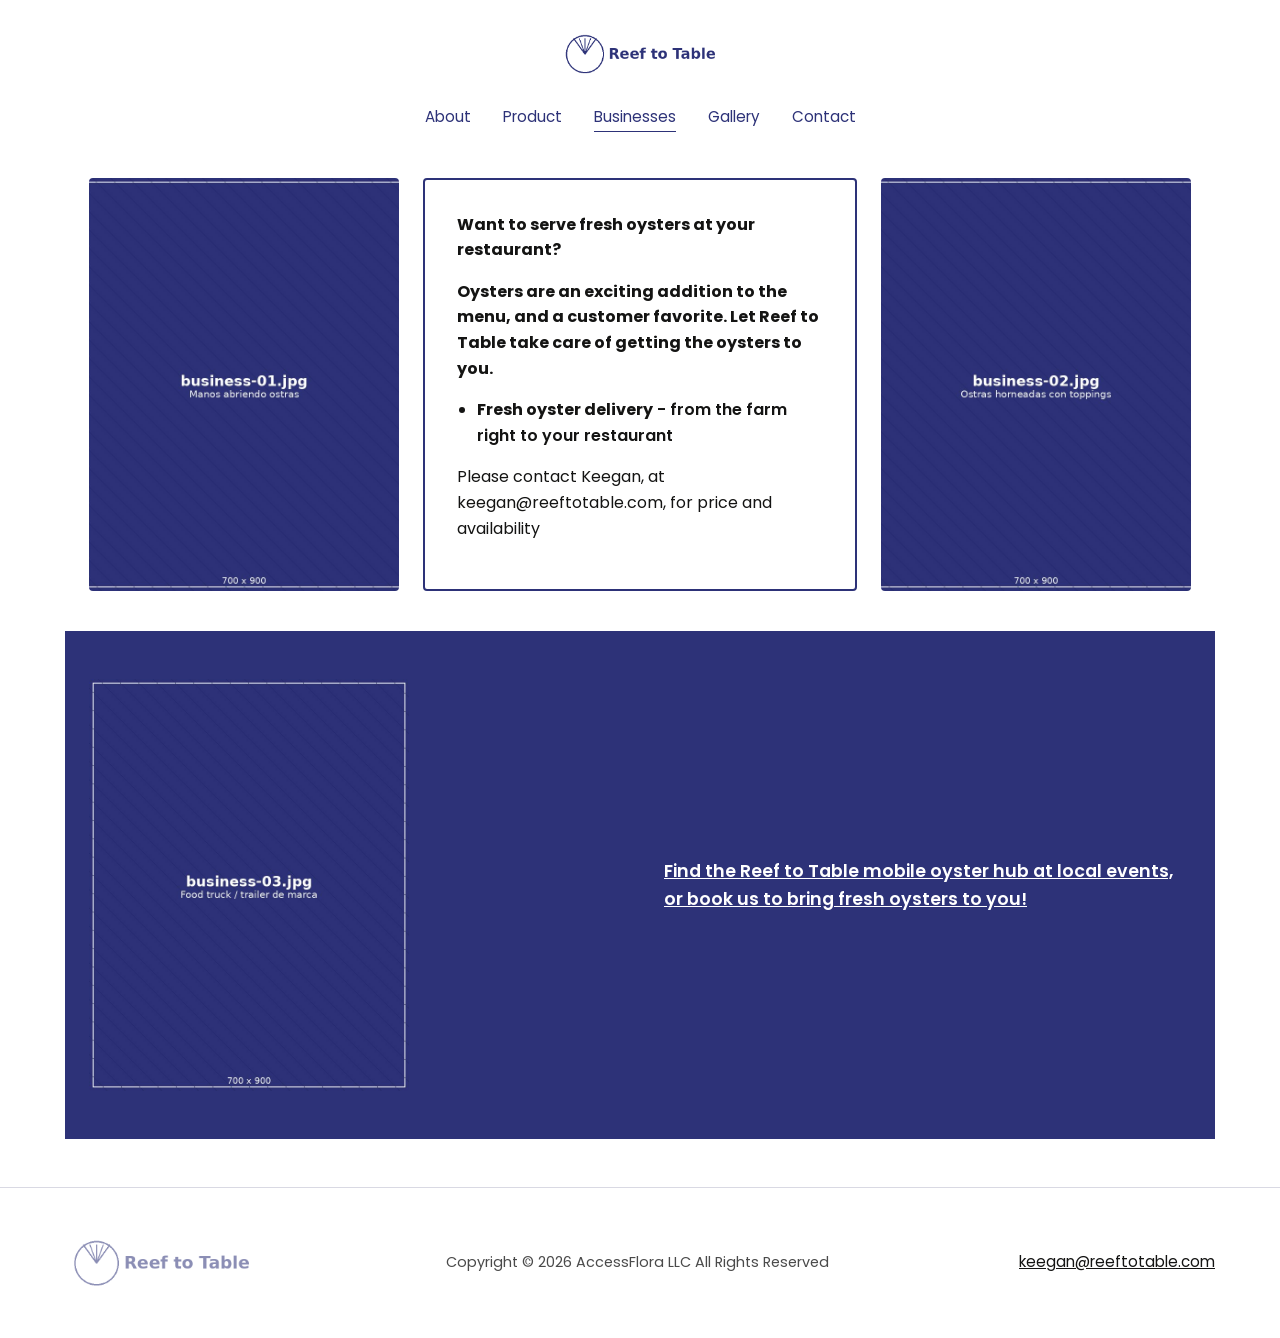
==== businesses.html @ 8f663404 "Add files via upload" ====
<!DOCTYPE html>
<html lang="en">
<head>
  <meta charset="UTF-8">
  <meta name="viewport" content="width=device-width, initial-scale=1.0">
  <title>Businesses | Reef to Table</title>
  <meta name="description" content="Fresh oyster delivery from the farm right to your restaurant. Partner with Reef to Table.">
  <link rel="icon" href="images/favicon.png" type="image/png">
  <link rel="stylesheet" href="https://fonts.googleapis.com/css2?family=Manrope:wght@500;700&family=Poppins:wght@400;500;600&display=swap">
  <link rel="stylesheet" href="css/style.css">
</head>
<body>

  <header class="site-header">
    <div class="header-inner">
      <div class="header-row">
        <a href="index.html" class="logo-link">
          <img src="images/logo.png" alt="Reef to Table" class="logo">
        </a>

        <button class="nav-toggle" id="navToggle" aria-label="Toggle navigation" aria-expanded="false" aria-controls="siteNav">
          <span></span><span></span><span></span>
        </button>
      </div>

      <nav class="site-nav" id="siteNav">
        <ul>
          <li><a href="index.html">About</a></li>
          <li><a href="product.html">Product</a></li>
          <li><a href="businesses.html" class="active">Businesses</a></li>
          <li><a href="gallery.html">Gallery</a></li>
          <li><a href="contact.html">Contact</a></li>
        </ul>
      </nav>
    </div>
  </header>

  <main>

    <section class="content-card reveal">
      <div class="card-media">
        <img src="images/business-01.jpg" alt="Shucking fresh oysters" loading="lazy">
      </div>

      <div class="card-box">
        <p><strong>Want to serve fresh oysters at your restaurant?</strong></p>
        <p><strong>Oysters are an exciting addition to the menu, and a customer favorite. Let Reef to Table take care of getting the oysters to you.</strong></p>
        <ul class="product-list">
          <li><strong>Fresh oyster delivery</strong> - from the farm right to your restaurant</li>
        </ul>
        <p>Please contact Keegan, at <a href="mailto:keegan@reeftotable.com">keegan@reeftotable.com</a>, for price and availability</p>
      </div>

      <div class="card-media">
        <img src="images/business-02.jpg" alt="Baked oysters with toppings" loading="lazy">
      </div>
    </section>

    <section class="cta-band reveal">
      <div class="cta-media">
        <img src="images/business-03.jpg" alt="Reef to Table mobile oyster hub" loading="lazy">
      </div>
      <p class="cta-text">Find the Reef to Table mobile oyster hub at local events, or book us to bring fresh oysters to you!</p>
    </section>

  </main>

  <footer class="site-footer">
    <div class="footer-inner">
      <img src="images/logo.png" alt="Reef to Table" class="footer-logo">
      <p class="footer-copy">Copyright &copy; 2026 AccessFlora LLC All Rights Reserved</p>
      <a href="mailto:keegan@reeftotable.com" class="footer-email">keegan@reeftotable.com</a>
    </div>
  </footer>

  <script src="js/script.js"></script>
</body>
</html>
---- css/style.css ----
/* ==========================================================================
   Reef to Table — style.css
   CSS puro, sin frameworks ni dependencias.
   Organizado en secciones: variables, base, header/nav, footer,
   componentes de página, galería, formulario, animaciones, responsive.
   ========================================================================== */

/* --------------------------------------------------------------------------
   1. Variables
   -------------------------------------------------------------------------- */
:root {
  --color-navy: #2D3278;
  --color-navy-dark: #1E3C80;
  --color-text: #141413;
  --color-text-soft: #4a4a4a;
  --color-cream: #F5F5F5;
  --color-white: #FFFFFF;
  --color-border: #d9d9e3;

  --font-heading: 'Manrope', -apple-system, BlinkMacSystemFont, 'Segoe UI', Roboto, sans-serif;
  --font-body: 'Poppins', -apple-system, BlinkMacSystemFont, 'Segoe UI', Roboto, sans-serif;

  --max-width: 1150px;
  --gap-lg: 3rem;
  --gap-md: 1.5rem;
  --gap-sm: 0.75rem;

  --radius: 4px;
  --transition: 0.3s ease;
}

/* --------------------------------------------------------------------------
   2. Reset / base
   -------------------------------------------------------------------------- */
*, *::before, *::after {
  box-sizing: border-box;
}

html {
  scroll-behavior: smooth;
}

body {
  margin: 0;
  font-family: var(--font-body);
  color: var(--color-text);
  background-color: var(--color-white);
  line-height: 1.6;
  -webkit-font-smoothing: antialiased;
}

img {
  max-width: 100%;
  height: auto;
  display: block;
}

a {
  color: inherit;
  text-decoration: none;
}

h1, h2, h3 {
  font-family: var(--font-heading);
  font-weight: 700;
  margin: 0 0 1rem;
  color: var(--color-text);
}

p {
  margin: 0 0 1rem;
}

ul {
  margin: 0 0 1rem;
  padding-left: 1.25rem;
}

.muted {
  color: var(--color-text-soft);
  font-weight: 400;
}

main {
  overflow: hidden;
}

/* --------------------------------------------------------------------------
   3. Header / navegación
   -------------------------------------------------------------------------- */
.site-header {
  padding: 1.5rem 1.5rem 0;
}

.header-inner {
  max-width: var(--max-width);
  margin: 0 auto;
}

.header-row {
  display: flex;
  align-items: center;
  justify-content: center;
  position: relative;
}

.logo-link {
  flex: 0 0 auto;
}

.logo-link {
  display: inline-block;
}

.logo {
  height: 60px;
  width: auto;
}

.nav-toggle {
  display: none;
  position: absolute;
  right: 0;
  top: 50%;
  transform: translateY(-50%);
  background: none;
  border: none;
  cursor: pointer;
  padding: 0.5rem;
  z-index: 20;
}

.nav-toggle span {
  display: block;
  width: 26px;
  height: 2px;
  background-color: var(--color-navy);
  margin: 5px 0;
  transition: transform var(--transition), opacity var(--transition);
}

.nav-toggle[aria-expanded="true"] span:nth-child(1) {
  transform: translateY(7px) rotate(45deg);
}
.nav-toggle[aria-expanded="true"] span:nth-child(2) {
  opacity: 0;
}
.nav-toggle[aria-expanded="true"] span:nth-child(3) {
  transform: translateY(-7px) rotate(-45deg);
}

.site-nav {
  margin-top: 1.25rem;
}

.site-nav ul {
  list-style: none;
  margin: 0;
  padding: 0;
  display: flex;
  justify-content: center;
  gap: 2rem;
  flex-wrap: wrap;
}

.site-nav a {
  font-size: 0.95rem;
  color: var(--color-navy);
  padding-bottom: 4px;
  border-bottom: 1px solid transparent;
  transition: border-color var(--transition);
}

.site-nav a:hover,
.site-nav a.active {
  border-bottom-color: var(--color-navy);
}

/* --------------------------------------------------------------------------
   4. Footer
   -------------------------------------------------------------------------- */
.site-footer {
  background-color: var(--color-white);
  padding: 2.5rem 1.5rem;
  border-top: 1px solid var(--color-border);
  margin-top: var(--gap-lg);
}

.footer-inner {
  max-width: var(--max-width);
  margin: 0 auto;
  display: flex;
  flex-wrap: wrap;
  align-items: center;
  justify-content: space-between;
  gap: 1.5rem;
}

.footer-logo {
  height: 70px;
  width: auto;
  opacity: 0.55;
}

.footer-copy {
  margin: 0;
  color: var(--color-text-soft);
  font-size: 0.9rem;
  text-align: center;
  flex: 1;
}

.footer-email {
  font-size: 0.95rem;
  text-decoration: underline;
  white-space: nowrap;
}

/* --------------------------------------------------------------------------
   5. Hero (index.html)
   -------------------------------------------------------------------------- */
.hero {
  max-width: var(--max-width);
  margin: 3rem auto 0;
  padding: 0 1.5rem;
  display: grid;
  grid-template-columns: 1fr 1fr;
  gap: var(--gap-lg);
  align-items: center;
}

.hero-text {
  text-align: center;
}

.hero-quote {
  font-family: var(--font-heading);
  font-size: 1.6rem;
  font-style: italic;
}

.hero-quote em {
  font-style: italic;
}

.hero-desc {
  font-size: 1.15rem;
}

.hero-cta {
  font-size: 1.15rem;
}

.hero-contact {
  font-size: 1rem;
}

.hero-contact a {
  font-weight: 600;
  text-decoration: underline;
}

.hero-media img {
  border-radius: var(--radius);
  width: 100%;
}

.split-media {
  max-width: var(--max-width);
  margin: 2.5rem auto 0;
  padding: 0 1.5rem;
  display: flex;
  justify-content: center;
}

.split-media .media-col.small {
  max-width: 320px;
}

/* Divisor decorativo tipo "moño" (recreado con CSS, sin imagen) */
.shape-divider {
  margin-top: 2.5rem;
  height: 220px;
  background-color: var(--color-navy);
  clip-path: polygon(0 0, 100% 30%, 100% 100%, 0 70%);
  position: relative;
  display: flex;
  align-items: center;
}

.shape-divider-rule {
  display: block;
  width: 120px;
  height: 1px;
  background-color: rgba(255, 255, 255, 0.6);
  margin-left: 8%;
}

.special-section {
  max-width: var(--max-width);
  margin: -60px auto 0;
  padding: 0 1.5rem 3rem;
  background-color: var(--color-navy);
  display: grid;
  grid-template-columns: 1fr 1fr;
  gap: var(--gap-lg);
  align-items: center;
  color: var(--color-white);
}

.special-text h2 {
  color: var(--color-white);
  text-decoration: underline;
}

.special-text p {
  color: rgba(255, 255, 255, 0.9);
}

.special-media img {
  border-radius: var(--radius);
}

/* --------------------------------------------------------------------------
   6. Tarjeta de contenido (product.html / businesses.html)
   -------------------------------------------------------------------------- */
.content-card {
  max-width: var(--max-width);
  margin: 3rem auto 0;
  padding: 0 1.5rem;
  display: grid;
  grid-template-columns: 1fr 1.4fr 1fr;
  gap: var(--gap-md);
  align-items: stretch;
}

.card-media img {
  width: 100%;
  height: 100%;
  object-fit: cover;
  border-radius: var(--radius);
}

.card-box {
  border: 2px solid var(--color-navy);
  border-radius: var(--radius);
  padding: 2rem;
}

.product-list {
  list-style: disc;
}

.product-list > li {
  margin-bottom: 1rem;
  font-weight: 600;
}

.product-list ul {
  list-style: circle;
  font-weight: 400;
  margin-top: 0.4rem;
}

.cta-band {
  max-width: var(--max-width);
  margin: 2.5rem auto 0;
  padding: 3rem 1.5rem;
  background-color: var(--color-navy);
  display: grid;
  grid-template-columns: 1fr 1fr;
  gap: var(--gap-lg);
  align-items: center;
}

.cta-media img {
  border-radius: var(--radius);
  max-width: 320px;
}

.cta-text {
  color: var(--color-white);
  font-weight: 600;
  text-decoration: underline;
  font-size: 1.1rem;
  margin: 0;
}

/* --------------------------------------------------------------------------
   7. Galería (gallery.html)
   -------------------------------------------------------------------------- */
.gallery-main {
  max-width: var(--max-width);
  margin: 0 auto;
  padding: 2rem 1.5rem 1rem;
}

.gallery-intro {
  text-align: center;
  font-size: 1.05rem;
  margin: 2rem 0 1.5rem;
}

.gallery-grid {
  display: grid;
  grid-template-columns: repeat(4, 1fr);
  gap: 1.5rem 2rem;
  margin-bottom: 2rem;
}

.gallery-grid img {
  width: 100%;
  height: 220px;
  object-fit: cover;
  border-radius: var(--radius);
}

/* --------------------------------------------------------------------------
   8. Contacto (contact.html)
   -------------------------------------------------------------------------- */
.contact-main {
  max-width: var(--max-width);
  margin: 3rem auto 0;
  padding: 0 1.5rem;
  display: grid;
  grid-template-columns: 1fr 1fr;
  gap: var(--gap-lg);
  align-items: start;
}

.contact-info h1 {
  font-size: 2.4rem;
}

.contact-info a {
  text-decoration: underline;
}

.contact-form fieldset {
  border: none;
  padding: 0;
  margin: 0 0 1rem;
}

.contact-form legend {
  font-weight: 600;
  padding: 0;
  margin-bottom: 0.5rem;
}

.form-row {
  display: grid;
  grid-template-columns: 1fr 1fr;
  gap: 1rem;
}

.form-field {
  margin-bottom: 1rem;
}

.form-field label {
  display: block;
  font-size: 0.9rem;
  margin-bottom: 0.4rem;
}

.req {
  color: var(--color-text-soft);
  font-weight: 400;
  font-size: 0.85rem;
}

.form-field input,
.form-field textarea {
  width: 100%;
  padding: 0.65rem 0.75rem;
  border: 1px solid var(--color-border);
  border-radius: var(--radius);
  font-family: var(--font-body);
  font-size: 0.95rem;
  resize: vertical;
}

.form-field input:focus,
.form-field textarea:focus {
  outline: 2px solid var(--color-navy);
  outline-offset: 1px;
}

.btn-send {
  background-color: var(--color-navy);
  color: var(--color-white);
  border: none;
  border-radius: 999px;
  padding: 0.85rem 2.5rem;
  font-family: var(--font-body);
  font-weight: 600;
  font-size: 1rem;
  cursor: pointer;
  transition: background-color var(--transition);
}

.btn-send:hover {
  background-color: var(--color-navy-dark);
}

.form-status {
  margin-top: 1rem;
  font-size: 0.9rem;
}

.form-status.success {
  color: #1e7a3f;
}

.form-status.error {
  color: #b3261e;
}

/* --------------------------------------------------------------------------
   9. Animación de aparición al hacer scroll (reemplazo del fadeIn nativo)
   -------------------------------------------------------------------------- */
.reveal {
  opacity: 0;
  transform: translateY(24px);
  transition: opacity 0.7s ease, transform 0.7s ease;
}

.reveal.is-visible {
  opacity: 1;
  transform: translateY(0);
}

@media (prefers-reduced-motion: reduce) {
  .reveal {
    opacity: 1;
    transform: none;
    transition: none;
  }
}

/* --------------------------------------------------------------------------
   10. Responsive
   -------------------------------------------------------------------------- */
@media (max-width: 900px) {
  .content-card {
    grid-template-columns: 1fr;
  }

  .card-media img {
    height: 260px;
  }

  .gallery-grid {
    grid-template-columns: repeat(3, 1fr);
  }
}

@media (max-width: 780px) {
  .nav-toggle {
    display: block;
  }

  .site-nav {
    max-height: 0;
    overflow: hidden;
    transition: max-height var(--transition);
  }

  .site-nav.is-open {
    max-height: 300px;
  }

  .site-nav ul {
    flex-direction: column;
    align-items: center;
    gap: 1rem;
    padding: 1rem 0;
  }

  .hero,
  .special-section,
  .cta-band,
  .contact-main {
    grid-template-columns: 1fr;
  }

  .special-section {
    margin-top: -40px;
  }

  .hero-text {
    order: 2;
  }

  .hero-media {
    order: 1;
  }

  .form-row {
    grid-template-columns: 1fr;
  }
}

@media (max-width: 560px) {
  .gallery-grid {
    grid-template-columns: repeat(2, 1fr);
  }

  .hero-quote {
    font-size: 1.3rem;
  }

  .contact-info h1 {
    font-size: 1.9rem;
  }
}
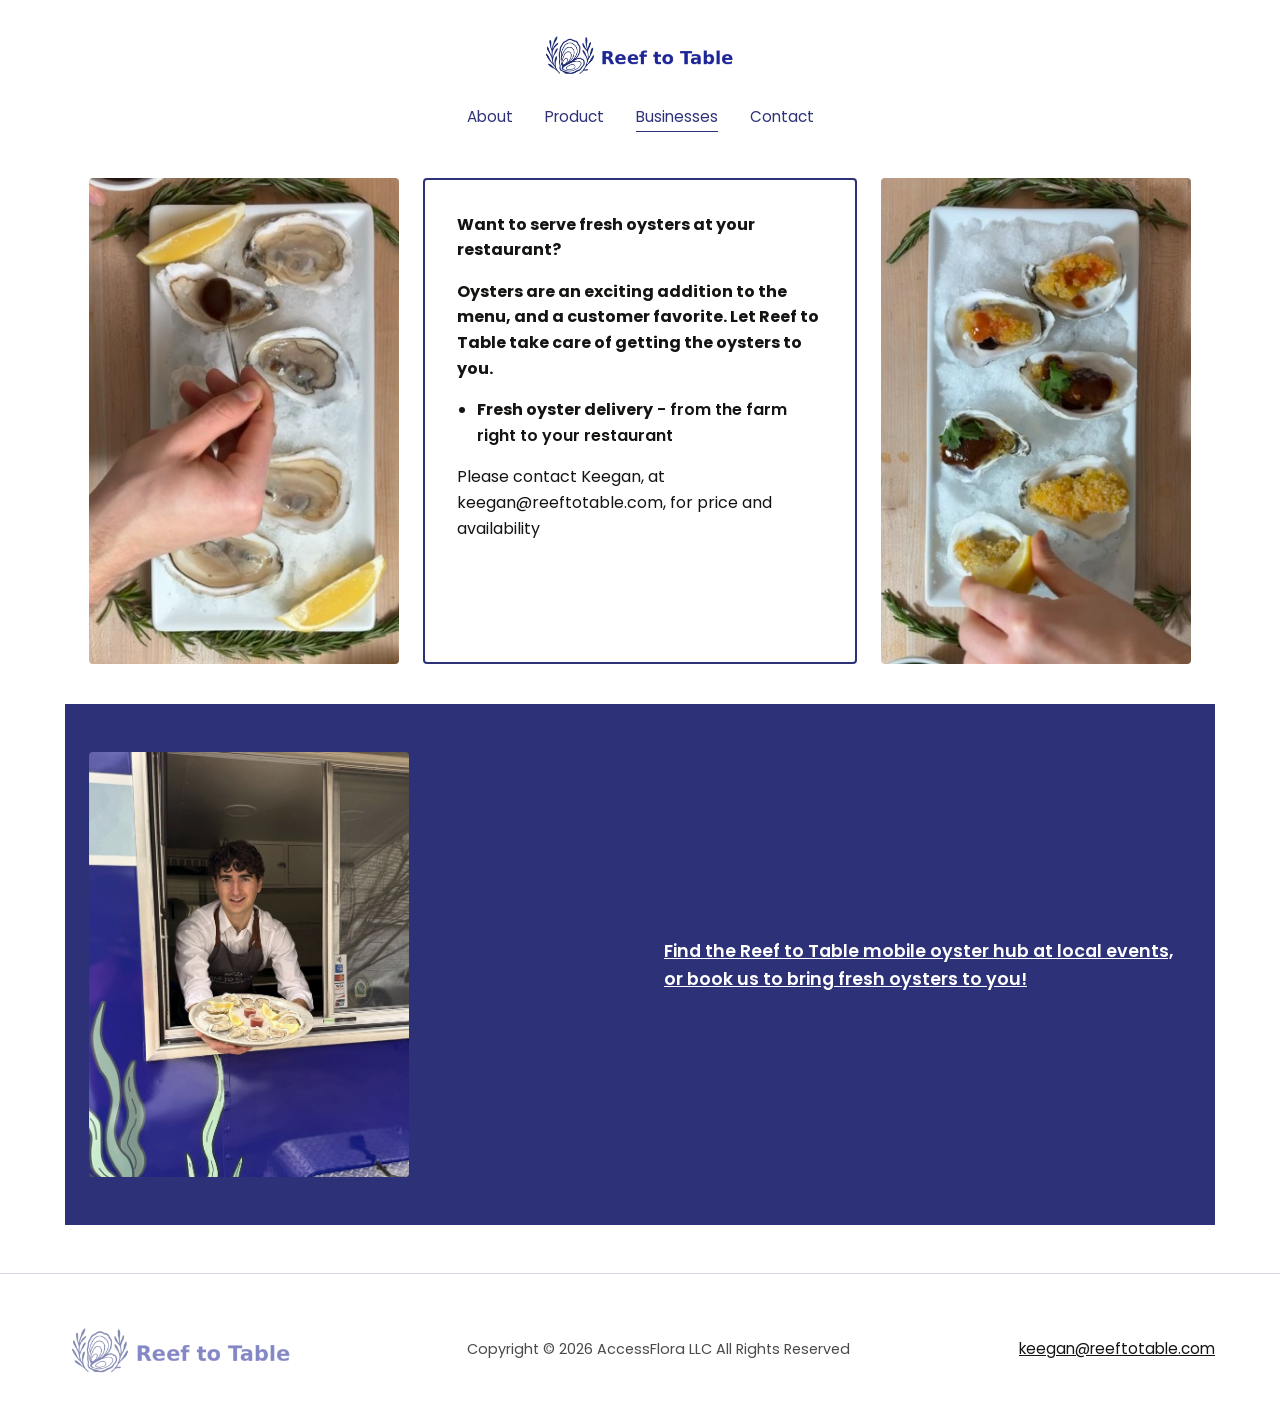
==== commit 2c967628: "Quitar enlace Gallery del menú (businesses.html)" ====
--- a/businesses.html
+++ b/businesses.html
@@ -28,7 +28,6 @@
           <li><a href="index.html">About</a></li>
           <li><a href="product.html">Product</a></li>
           <li><a href="businesses.html" class="active">Businesses</a></li>
-          <li><a href="gallery.html">Gallery</a></li>
           <li><a href="contact.html">Contact</a></li>
         </ul>
       </nav>
